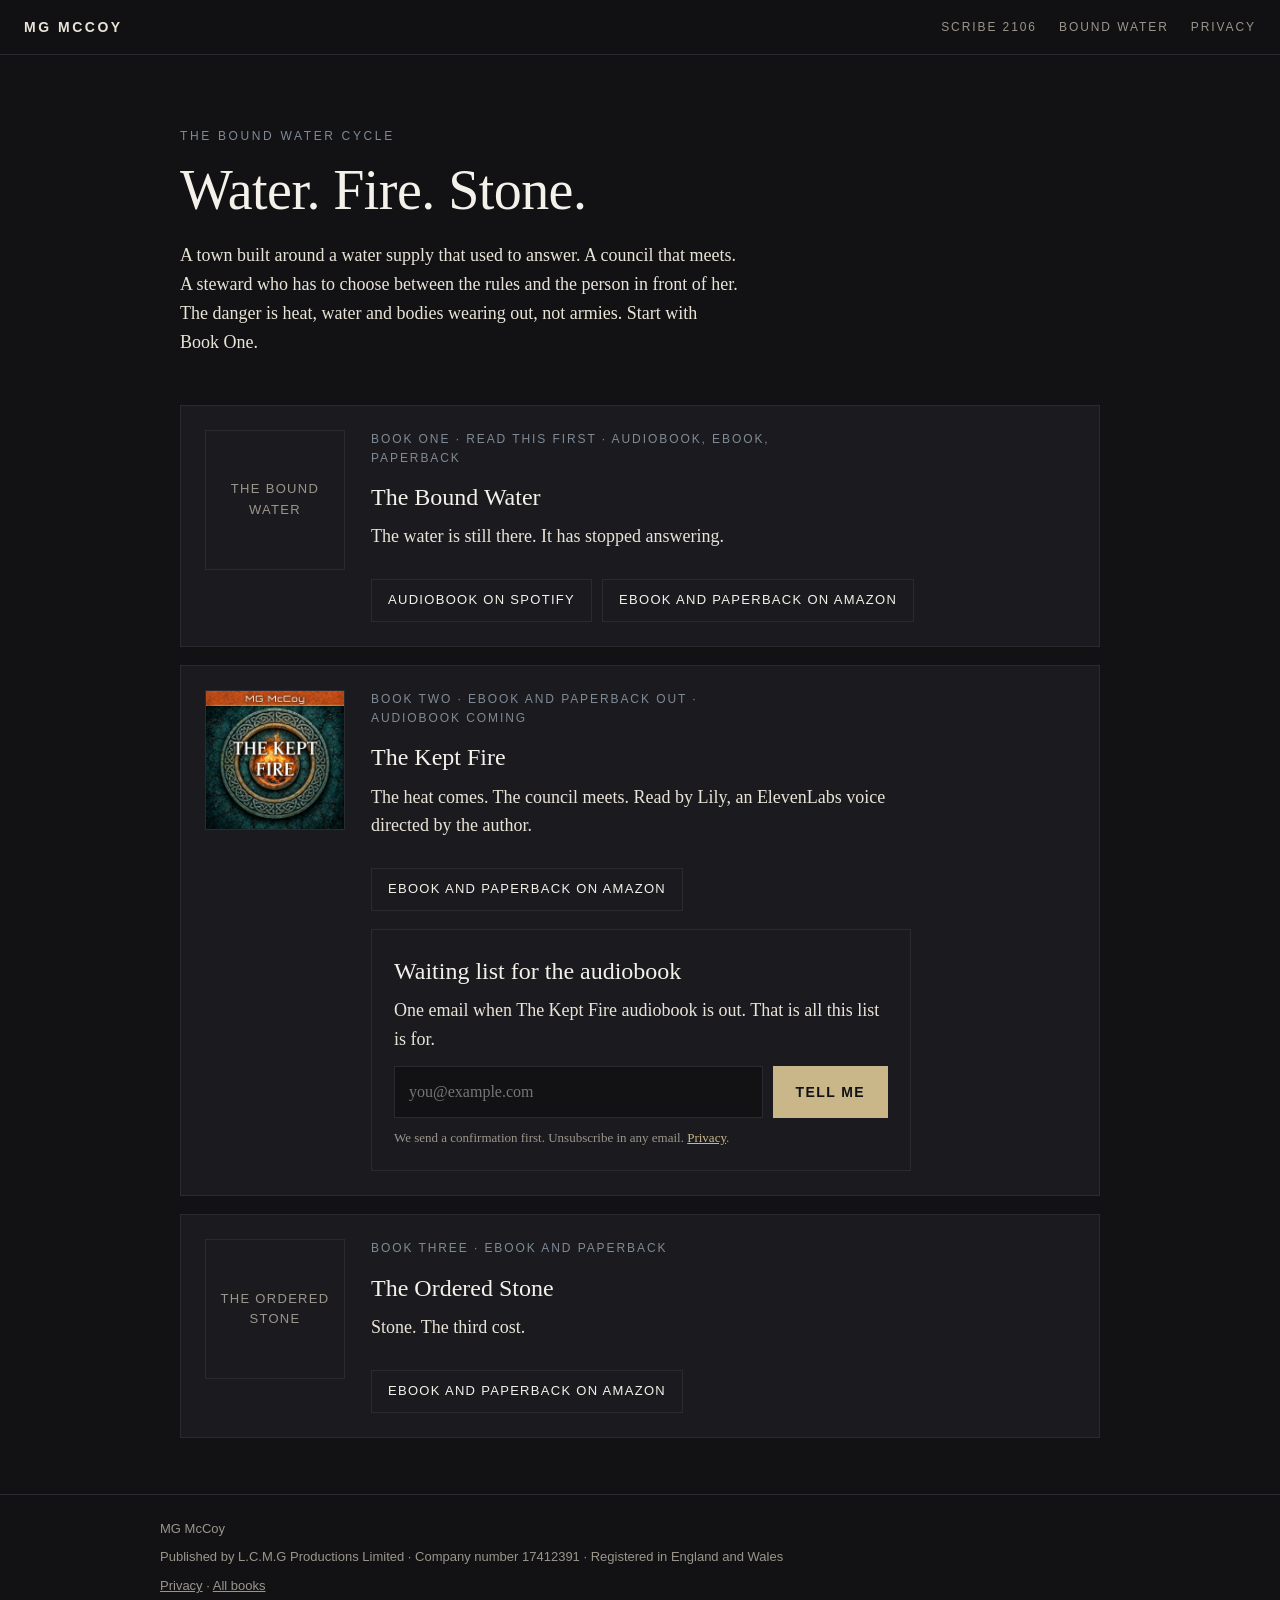
==== bound-water/index.html @ 9f309340 "Author site skeleton: home, Scribe 2106 landing page, Bound Water series page, privacy Static, no sc" ====
<!DOCTYPE html>
<html lang="en">
<head>
  <meta charset="utf-8" />
  <meta name="viewport" content="width=device-width, initial-scale=1" />
  <title>The Bound Water Cycle</title>
  <meta name="description" content="The Bound Water Cycle by MG McCoy: The Bound Water, The Kept Fire, The Ordered Stone. Reading order and where to listen." />
  <meta name="theme-color" content="#121214" />
  <meta property="og:type" content="website" />
  <meta property="og:site_name" content="MG McCoy" />
  <meta property="og:title" content="The Bound Water Cycle" />
  <meta property="og:description" content="Water. Fire. Stone. Start with Book One." />
  <link rel="canonical" href="https://AUTHOR_DOMAIN/bound-water/" />
  <link rel="stylesheet" href="../styles.css" />
</head>
<body>
  <header class="nav">
    <a class="wordmark" href="/">MG McCoy</a>
    <nav>
      <a href="/scribe-2106/">Scribe 2106</a>
      <a href="/bound-water/">Bound Water</a>
      <a href="/privacy/">Privacy</a>
    </nav>
  </header>

  <main>
    <section class="hero">
      <p class="kicker">The Bound Water Cycle</p>
      <h1>Water. Fire. Stone.</h1>
      <p style="margin-top:22px">
        A town built around a water supply that used to answer. A council that meets. A steward who
        has to choose between the rules and the person in front of her. The danger is heat, water and
        bodies wearing out, not armies. Start with Book One.
      </p>
    </section>

    <section class="books">
      <article class="book" id="bound-water">
        <div class="no-cover" aria-hidden="true">The Bound Water</div>
        <div>
          <p class="status">Book One &middot; read this first &middot; audiobook, ebook, paperback</p>
          <h3>The Bound Water</h3>
          <p>The water is still there. It has stopped answering.</p>
          <div class="stores" style="border:0;padding:14px 0 0">
            <div class="row">
              <a class="store" href="https://open.spotify.com/show/6Ut6OCbYDz9IxCU5sN03BX" rel="noopener">Audiobook on Spotify</a>
              <a class="store" href="https://www.amazon.com/dp/B0GMD4NDMB" rel="noopener">Ebook and paperback on Amazon</a>
            </div>
          </div>
        </div>
      </article>

      <article class="book" id="kept-fire">
        <img src="../assets/kept-fire-cover-600.jpg" alt="The Kept Fire cover, draft" width="140" height="140" />
        <div>
          <p class="status">Book Two &middot; ebook and paperback out &middot; audiobook coming</p>
          <h3>The Kept Fire</h3>
          <p>The heat comes. The council meets. Read by Lily, an ElevenLabs voice directed by the author.</p>
          <div class="stores" style="border:0;padding:14px 0 0">
            <div class="row">
              <a class="store" href="https://www.amazon.com/dp/B0GMKG299R" rel="noopener">Ebook and paperback on Amazon</a>
            </div>
          </div>
          <div class="signup" style="margin-top:18px">
            <h3>Waiting list for the audiobook</h3>
            <!-- EmailOctopus plain HTML form, "MG McCoy readers" list, tag kept-fire-waitlist. Owner pastes action URL. -->
            <form method="post" action="EMAILOCTOPUS_READERS_FORM_ACTION_URL">
              <label for="kf-email">One email when The Kept Fire audiobook is out. That is all this list is for.</label>
              <div class="row">
                <input id="kf-email" type="email" name="field_0" required autocomplete="email" placeholder="you@example.com" />
                <button type="submit">Tell me</button>
              </div>
              <p class="fine">We send a confirmation first. Unsubscribe in any email. <a href="/privacy/">Privacy</a>.</p>
            </form>
          </div>
        </div>
      </article>

      <article class="book" id="ordered-stone">
        <div class="no-cover" aria-hidden="true">The Ordered Stone</div>
        <div>
          <p class="status">Book Three &middot; ebook and paperback</p>
          <h3>The Ordered Stone</h3>
          <p>Stone. The third cost.</p>
          <div class="stores" style="border:0;padding:14px 0 0">
            <div class="row">
              <a class="store" href="https://www.amazon.com/dp/B0GRJN2Z39" rel="noopener">Ebook and paperback on Amazon</a>
            </div>
          </div>
        </div>
      </article>
    </section>
  </main>

  <footer>
    <div class="inner">
      <span>MG McCoy</span>
      <span>Published by L.C.M.G Productions Limited &middot; Company number 17412391 &middot; Registered in England and Wales</span>
      <span><a href="/privacy/">Privacy</a> &middot; <a href="/">All books</a></span>
    </div>
  </footer>
</body>
</html>
---- styles.css ----
/* MG McCoy author site. No external requests: system fonts, no scripts, no analytics. */
:root {
  --ground: #121214;
  --panel: #1b1b1f;
  --line: #2a2a30;
  --bone: #e9e4d8;
  --ink: #f4f1ea;
  --dim: #9b968c;
  --cold: #7f8a96;
  --accent: #c9b78a;
  --max: 960px;
}
* { box-sizing: border-box; margin: 0; padding: 0; }
html { scroll-behavior: smooth; }
body {
  background: var(--ground);
  color: var(--ink);
  font-family: Georgia, "Iowan Old Style", "Palatino Linotype", "Book Antiqua", serif;
  font-size: 18px;
  line-height: 1.6;
}
a { color: var(--accent); }
.nav {
  position: sticky; top: 0; z-index: 10;
  display: flex; align-items: center; justify-content: space-between;
  padding: 16px 24px;
  background: rgba(18, 18, 20, 0.94);
  border-bottom: 1px solid var(--line);
}
.wordmark {
  font-family: "Helvetica Neue", Arial, system-ui, sans-serif;
  font-weight: 700; letter-spacing: 0.18em; text-transform: uppercase;
  font-size: 14px; color: var(--bone); text-decoration: none;
}
.nav nav { display: flex; gap: 22px; }
.nav nav a {
  font-family: "Helvetica Neue", Arial, system-ui, sans-serif;
  color: var(--dim); text-decoration: none; font-size: 12px;
  letter-spacing: 0.16em; text-transform: uppercase;
}
.nav nav a:hover { color: var(--ink); }

main { max-width: var(--max); margin: 0 auto; padding: 0 20px; }
.kicker {
  font-family: "Helvetica Neue", Arial, system-ui, sans-serif;
  color: var(--cold); letter-spacing: 0.22em; text-transform: uppercase;
  font-size: 12px; margin-bottom: 14px;
}
h1 { font-size: clamp(34px, 6vw, 56px); line-height: 1.05; font-weight: 400; letter-spacing: -0.01em; }
h2 { font-size: clamp(26px, 4vw, 36px); line-height: 1.1; font-weight: 400; margin-bottom: 14px; }
p { max-width: 62ch; color: var(--bone); }
p + p { margin-top: 14px; }
.muted { color: var(--dim); }
.small { font-size: 15px; }

.hero { padding: 72px 0 48px; }
.hero .line { margin-top: 18px; font-size: 20px; color: var(--dim); }

/* Landing page layout */
.landing { display: grid; grid-template-columns: 1fr 320px; gap: 44px; align-items: start; padding: 56px 0 40px; }
.landing .cover { width: 100%; height: auto; border: 1px solid var(--line); display: block; }
.landing h1 { margin-bottom: 18px; }
.disclosure {
  margin-top: 22px; padding: 14px 16px; border-left: 3px solid var(--cold);
  background: var(--panel); font-size: 15px; color: var(--bone);
}

/* Forms: plain HTML POST to EmailOctopus. No script, no cookie. */
.signup { margin-top: 28px; padding: 22px; background: var(--panel); border: 1px solid var(--line); max-width: 60ch; }
.signup h3 { font-size: 22px; font-weight: 400; margin-bottom: 8px; }
.signup label { display: block; color: var(--bone); margin-bottom: 12px; }
.signup .row { display: flex; gap: 10px; flex-wrap: wrap; }
.signup input[type="email"] {
  flex: 1 1 240px; min-width: 0; padding: 12px 14px; font: inherit; font-size: 16px;
  background: var(--ground); color: var(--ink); border: 1px solid var(--line);
}
.signup input[type="email"]:focus { outline: 2px solid var(--accent); outline-offset: 1px; }
.signup button {
  font-family: "Helvetica Neue", Arial, system-ui, sans-serif;
  font-size: 14px; letter-spacing: 0.1em; text-transform: uppercase; font-weight: 700;
  padding: 12px 22px; background: var(--accent); color: var(--ground);
  border: 1px solid var(--accent); cursor: pointer;
}
.signup button:hover { background: var(--ink); border-color: var(--ink); }
.signup .fine { margin-top: 10px; font-size: 13px; color: var(--dim); max-width: none; }

/* Store buttons live below the fold on purpose. */
.stores { padding: 36px 0 56px; border-top: 1px solid var(--line); }
.stores .row { display: flex; gap: 10px; flex-wrap: wrap; margin-top: 14px; }
.store {
  font-family: "Helvetica Neue", Arial, system-ui, sans-serif;
  font-size: 13px; letter-spacing: 0.1em; text-transform: uppercase;
  text-decoration: none; color: var(--ink); padding: 10px 16px;
  border: 1px solid var(--line); background: var(--panel);
}
.store:hover { border-color: var(--accent); }

/* Book cards on the home and series pages */
.books { display: grid; gap: 18px; padding: 0 0 56px; }
.book {
  display: grid; grid-template-columns: 140px 1fr; gap: 26px; align-items: start;
  background: var(--panel); border: 1px solid var(--line); padding: 24px;
}
.book img, .book .no-cover { width: 140px; height: 140px; object-fit: cover; border: 1px solid var(--line); }
.book .no-cover {
  display: grid; place-items: center; color: var(--dim); font-size: 13px; text-align: center;
  font-family: "Helvetica Neue", Arial, system-ui, sans-serif; letter-spacing: 0.1em; text-transform: uppercase;
}
.book h3 { font-size: 24px; font-weight: 400; margin-bottom: 6px; }
.book .status {
  font-family: "Helvetica Neue", Arial, system-ui, sans-serif;
  font-size: 12px; letter-spacing: 0.16em; text-transform: uppercase; color: var(--cold); margin-bottom: 10px;
}
.book .more { margin-top: 12px; }

.quote { padding: 40px 0; border-top: 1px solid var(--line); }
.quote blockquote { font-size: clamp(22px, 3vw, 30px); line-height: 1.3; max-width: 30ch; color: var(--ink); }
.quote cite { display: block; margin-top: 12px; font-style: normal; color: var(--dim); font-size: 15px; }

.legal-text { padding: 48px 0 64px; }
.legal-text h2 { margin-top: 28px; font-size: 24px; }

footer {
  border-top: 1px solid var(--line); padding: 24px 20px 40px;
  font-family: "Helvetica Neue", Arial, system-ui, sans-serif;
  color: var(--dim); font-size: 13px;
}
footer .inner { max-width: var(--max); margin: 0 auto; display: grid; gap: 8px; }
footer a { color: var(--dim); }

.wordmark, .nav nav a { white-space: nowrap; }

@media (max-width: 760px) {
  .landing { grid-template-columns: 1fr; }
  .landing .cover { max-width: 320px; }
  .book { grid-template-columns: 1fr; }
  .nav { padding: 14px 16px; }
  .nav nav { gap: 12px; }
  .nav nav a { font-size: 11px; letter-spacing: 0.1em; }
  main { padding: 0 16px; }
}
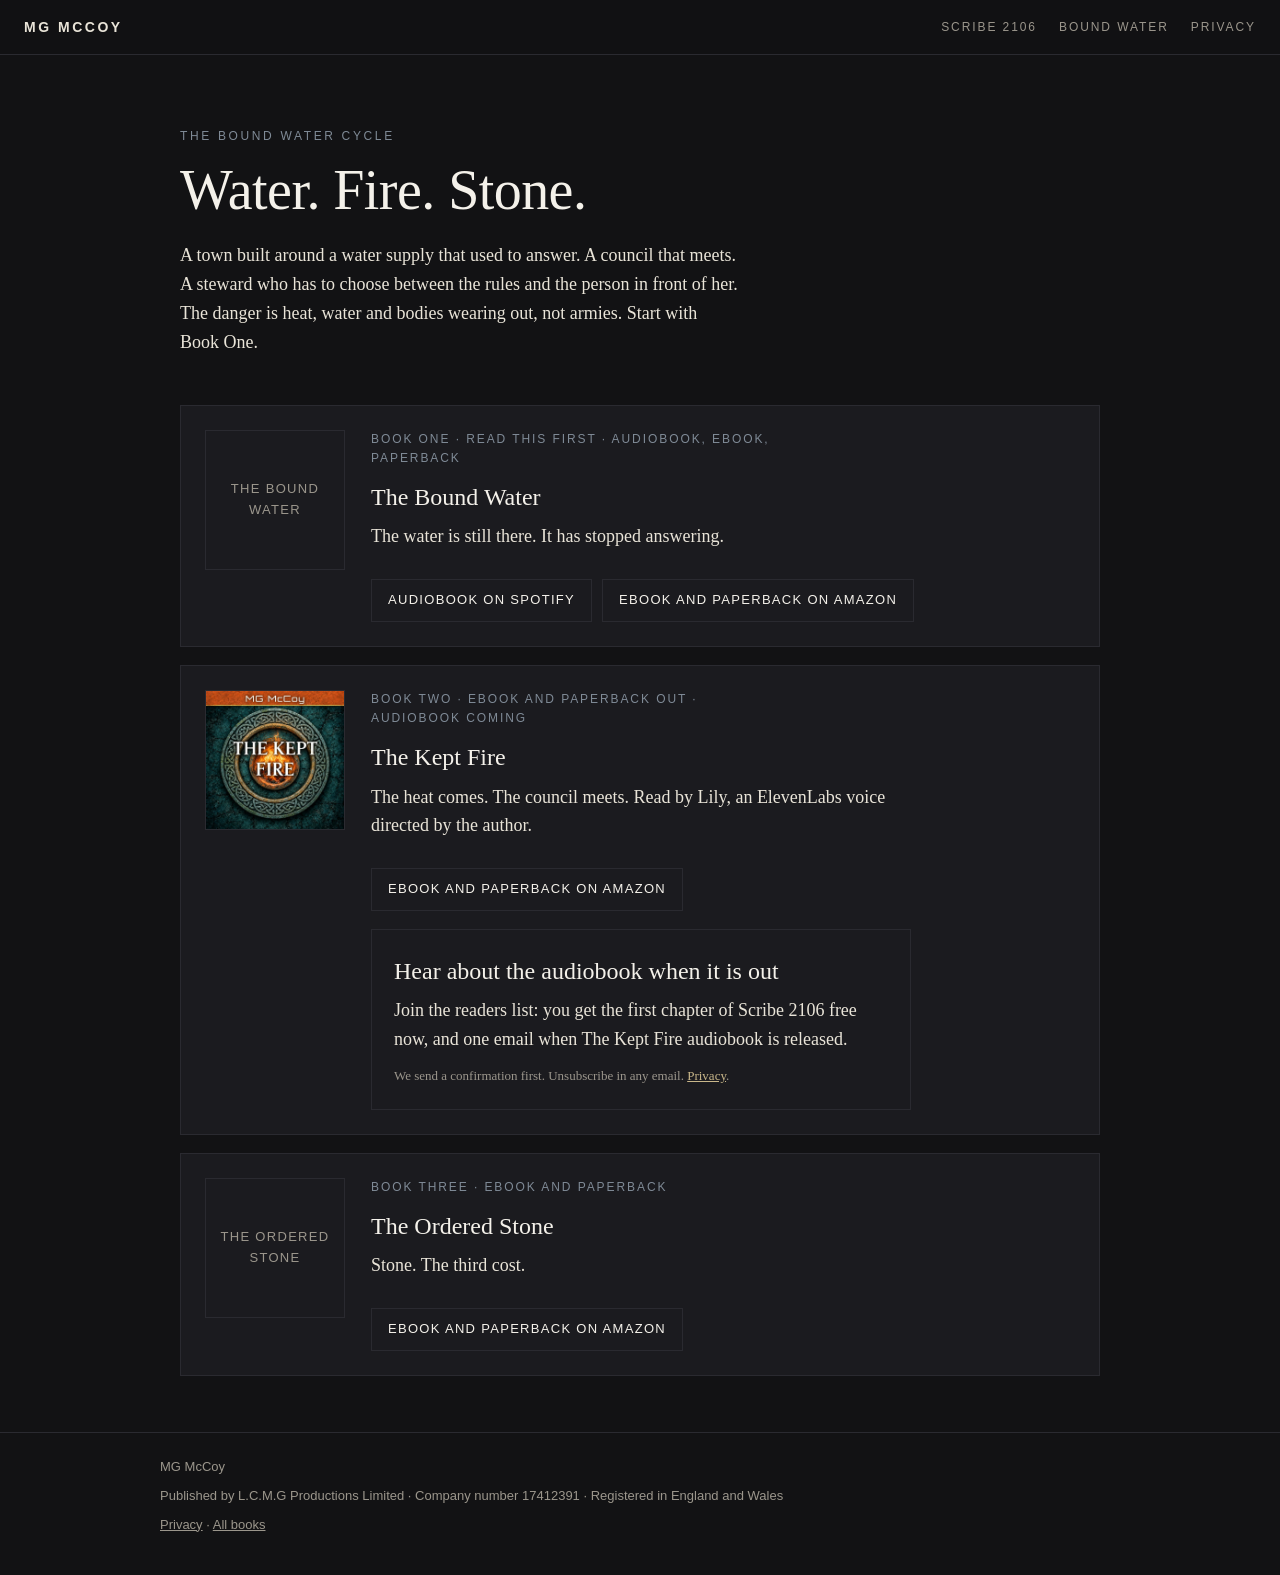
==== commit 5d9d9ac5: "Plan B capture: one EmailOctopus form embedded on home, Scribe and Kept Fire card; privacy wording f" ====
--- a/bound-water/index.html
+++ b/bound-water/index.html
@@ -62,16 +62,12 @@
             </div>
           </div>
           <div class="signup" style="margin-top:18px">
-            <h3>Waiting list for the audiobook</h3>
-            <!-- EmailOctopus plain HTML form, "MG McCoy readers" list, tag kept-fire-waitlist. Owner pastes action URL. -->
-            <form method="post" action="EMAILOCTOPUS_READERS_FORM_ACTION_URL">
-              <label for="kf-email">One email when The Kept Fire audiobook is out. That is all this list is for.</label>
-              <div class="row">
-                <input id="kf-email" type="email" name="field_0" required autocomplete="email" placeholder="you@example.com" />
-                <button type="submit">Tell me</button>
-              </div>
-              <p class="fine">We send a confirmation first. Unsubscribe in any email. <a href="/privacy/">Privacy</a>.</p>
-            </form>
+            <h3>Hear about the audiobook when it is out</h3>
+            <p class="lead">Join the readers list: you get the first chapter of Scribe 2106 free now, and one email when The Kept Fire audiobook is released.</p>
+            <!-- EmailOctopus form "MG McCoy: free chapter and new releases". The script sets no cookies or storage. -->
+            <script async src="https://eomail5.com/form/f71cac38-cb0c-11f1-92c1-29ba55965d88.js" data-form="f71cac38-cb0c-11f1-92c1-29ba55965d88"></script>
+            <noscript><p class="fine">The sign-up form needs JavaScript. Email <a href="mailto:hello@lcmgproductions.com">hello@lcmgproductions.com</a> instead.</p></noscript>
+            <p class="fine">We send a confirmation first. Unsubscribe in any email. <a href="/privacy/">Privacy</a>.</p>
           </div>
         </div>
       </article>
--- a/styles.css
+++ b/styles.css
@@ -68,7 +68,7 @@
 /* Forms: plain HTML POST to EmailOctopus. No script, no cookie. */
 .signup { margin-top: 28px; padding: 22px; background: var(--panel); border: 1px solid var(--line); max-width: 60ch; }
 .signup h3 { font-size: 22px; font-weight: 400; margin-bottom: 8px; }
-.signup label { display: block; color: var(--bone); margin-bottom: 12px; }
+.signup label, .signup .lead { display: block; color: var(--bone); margin-bottom: 12px; max-width: none; }
 .signup .row { display: flex; gap: 10px; flex-wrap: wrap; }
 .signup input[type="email"] {
   flex: 1 1 240px; min-width: 0; padding: 12px 14px; font: inherit; font-size: 16px;
@@ -113,6 +113,10 @@
 }
 .book .more { margin-top: 12px; }
 
+.trailer { padding: 40px 0; border-top: 1px solid var(--line); }
+.trailer video { display: block; width: 100%; max-width: 960px; height: auto; background: #000; border: 1px solid var(--line); margin-top: 8px; }
+.trailer .small { margin-top: 10px; }
+
 .quote { padding: 40px 0; border-top: 1px solid var(--line); }
 .quote blockquote { font-size: clamp(22px, 3vw, 30px); line-height: 1.3; max-width: 30ch; color: var(--ink); }
 .quote cite { display: block; margin-top: 12px; font-style: normal; color: var(--dim); font-size: 15px; }
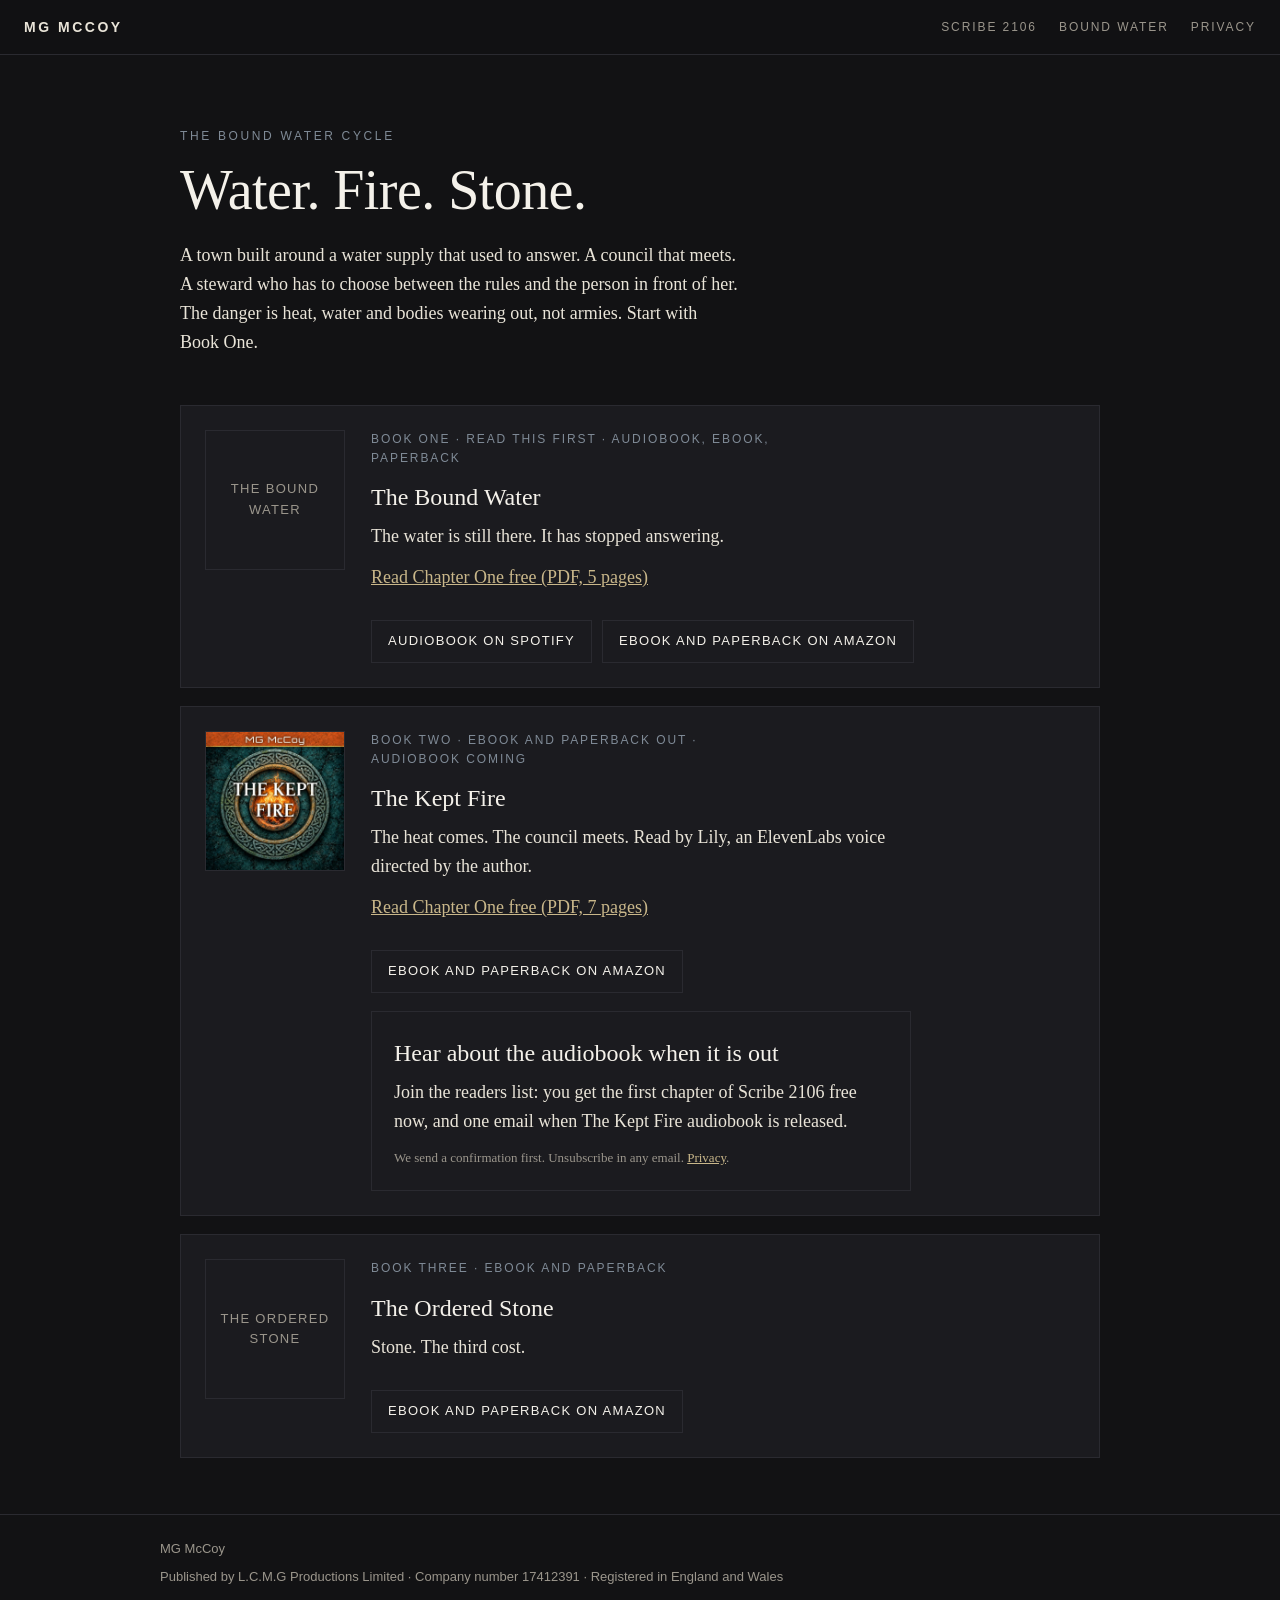
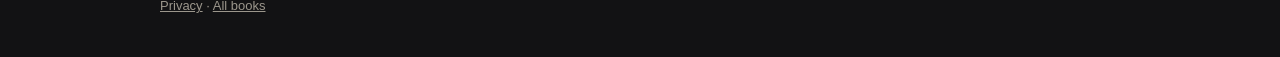
==== commit 5cc6834a: "Bound Water page: open Chapter One PDFs for The Bound Water and The Kept Fire, with title and copyri" ====
--- a/bound-water/index.html
+++ b/bound-water/index.html
@@ -41,6 +41,7 @@
           <p class="status">Book One &middot; read this first &middot; audiobook, ebook, paperback</p>
           <h3>The Bound Water</h3>
           <p>The water is still there. It has stopped answering.</p>
+          <p class="more"><a href="../assets/the-bound-water-chapter-one.pdf">Read Chapter One free (PDF, 5 pages)</a></p>
           <div class="stores" style="border:0;padding:14px 0 0">
             <div class="row">
               <a class="store" href="https://open.spotify.com/show/6Ut6OCbYDz9IxCU5sN03BX" rel="noopener">Audiobook on Spotify</a>
@@ -56,6 +57,7 @@
           <p class="status">Book Two &middot; ebook and paperback out &middot; audiobook coming</p>
           <h3>The Kept Fire</h3>
           <p>The heat comes. The council meets. Read by Lily, an ElevenLabs voice directed by the author.</p>
+          <p class="more"><a href="../assets/the-kept-fire-chapter-one.pdf">Read Chapter One free (PDF, 7 pages)</a></p>
           <div class="stores" style="border:0;padding:14px 0 0">
             <div class="row">
               <a class="store" href="https://www.amazon.com/dp/B0GMKG299R" rel="noopener">Ebook and paperback on Amazon</a>
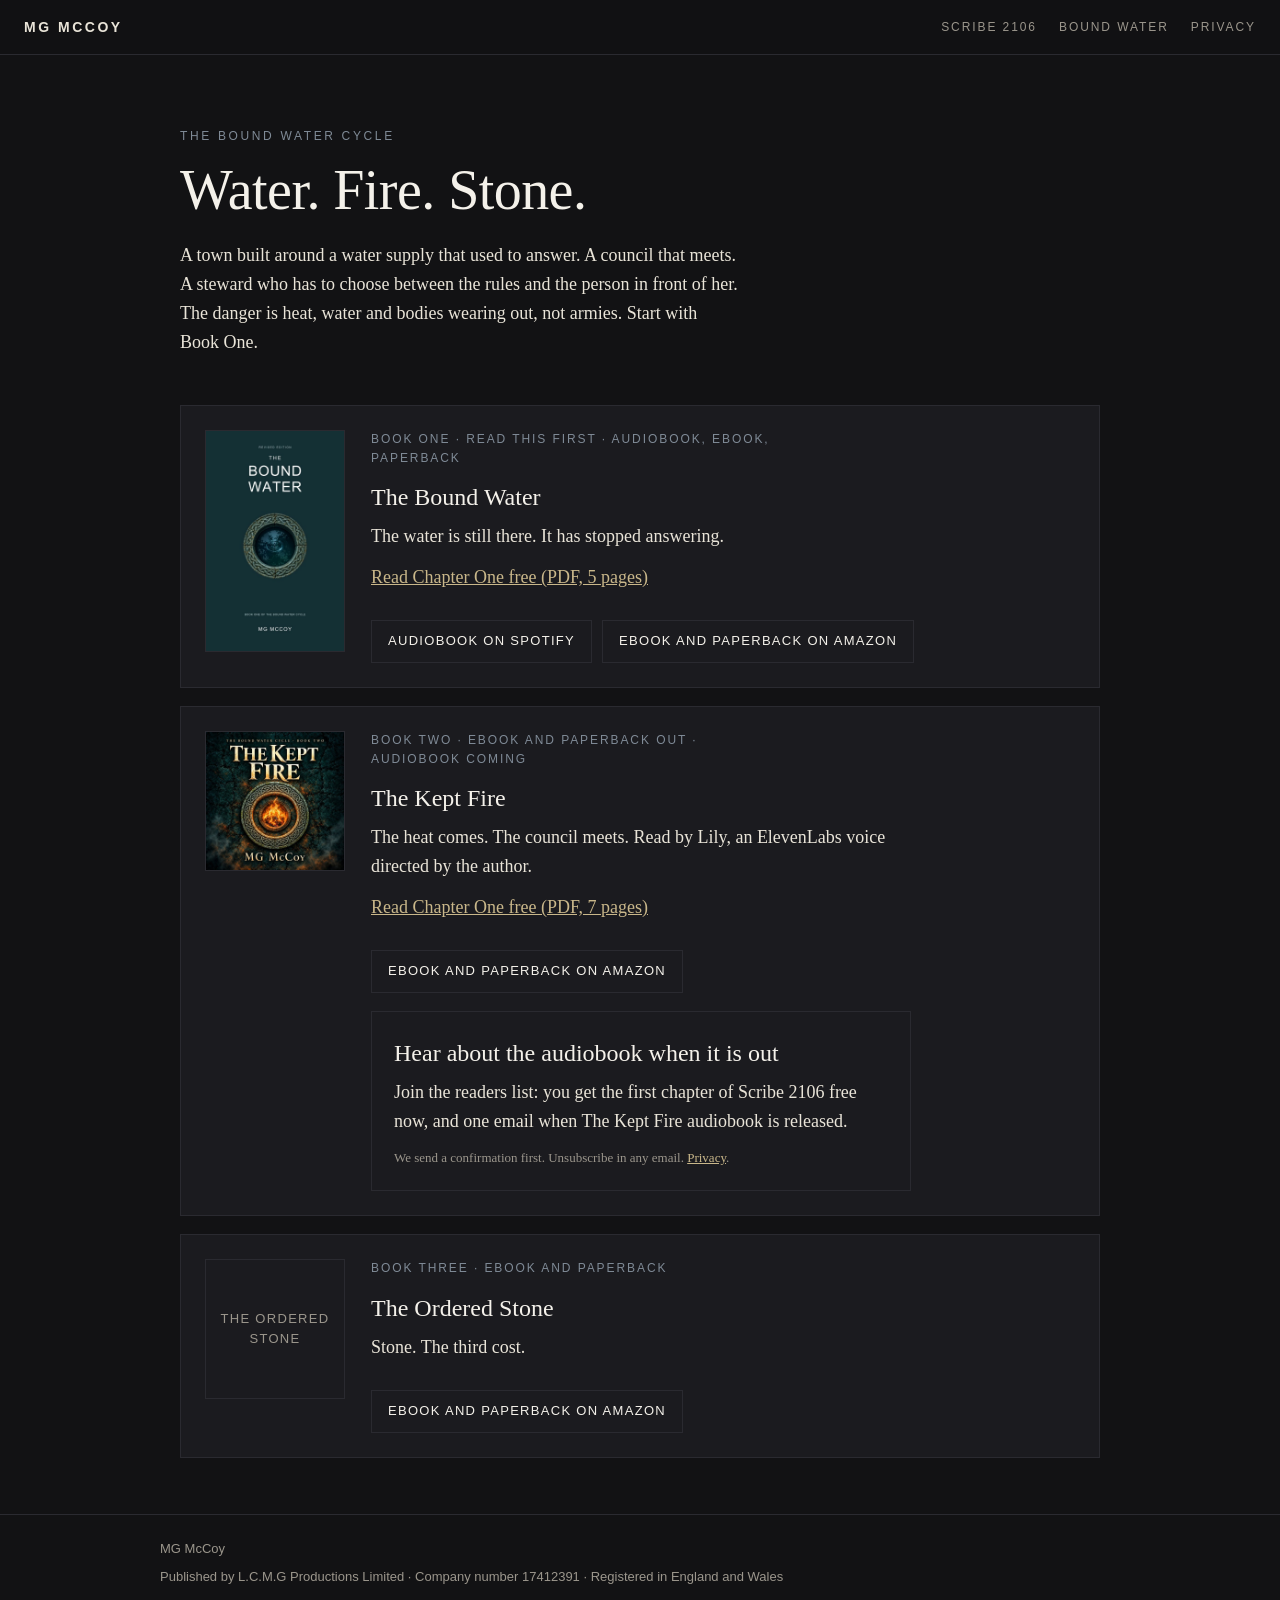
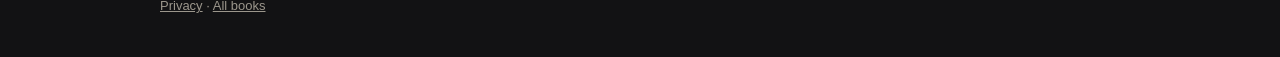
==== commit 214d9339: "Covers: The Bound Water revised-edition cover and the final Kept Fire audiobook cover Co-Authored-By" ====
--- a/bound-water/index.html
+++ b/bound-water/index.html
@@ -10,7 +10,7 @@
   <meta property="og:site_name" content="MG McCoy" />
   <meta property="og:title" content="The Bound Water Cycle" />
   <meta property="og:description" content="Water. Fire. Stone. Start with Book One." />
-  <link rel="canonical" href="https://AUTHOR_DOMAIN/bound-water/" />
+  <link rel="canonical" href="https://mgmccoy.co.uk/bound-water/" />
   <link rel="stylesheet" href="../styles.css" />
 </head>
 <body>
@@ -36,7 +36,7 @@
 
     <section class="books">
       <article class="book" id="bound-water">
-        <div class="no-cover" aria-hidden="true">The Bound Water</div>
+        <img src="../assets/the-bound-water-cover-600.jpg" alt="The Bound Water cover, revised edition" width="140" height="224" />
         <div>
           <p class="status">Book One &middot; read this first &middot; audiobook, ebook, paperback</p>
           <h3>The Bound Water</h3>
@@ -52,7 +52,7 @@
       </article>
 
       <article class="book" id="kept-fire">
-        <img src="../assets/kept-fire-cover-600.jpg" alt="The Kept Fire cover, draft" width="140" height="140" />
+        <img src="../assets/kept-fire-cover-600.jpg" alt="The Kept Fire cover" width="140" height="140" />
         <div>
           <p class="status">Book Two &middot; ebook and paperback out &middot; audiobook coming</p>
           <h3>The Kept Fire</h3>
--- a/styles.css
+++ b/styles.css
@@ -101,7 +101,8 @@
   display: grid; grid-template-columns: 140px 1fr; gap: 26px; align-items: start;
   background: var(--panel); border: 1px solid var(--line); padding: 24px;
 }
-.book img, .book .no-cover { width: 140px; height: 140px; object-fit: cover; border: 1px solid var(--line); }
+.book img { width: 140px; height: auto; display: block; border: 1px solid var(--line); }
+.book .no-cover { width: 140px; height: 140px; border: 1px solid var(--line); }
 .book .no-cover {
   display: grid; place-items: center; color: var(--dim); font-size: 13px; text-align: center;
   font-family: "Helvetica Neue", Arial, system-ui, sans-serif; letter-spacing: 0.1em; text-transform: uppercase;
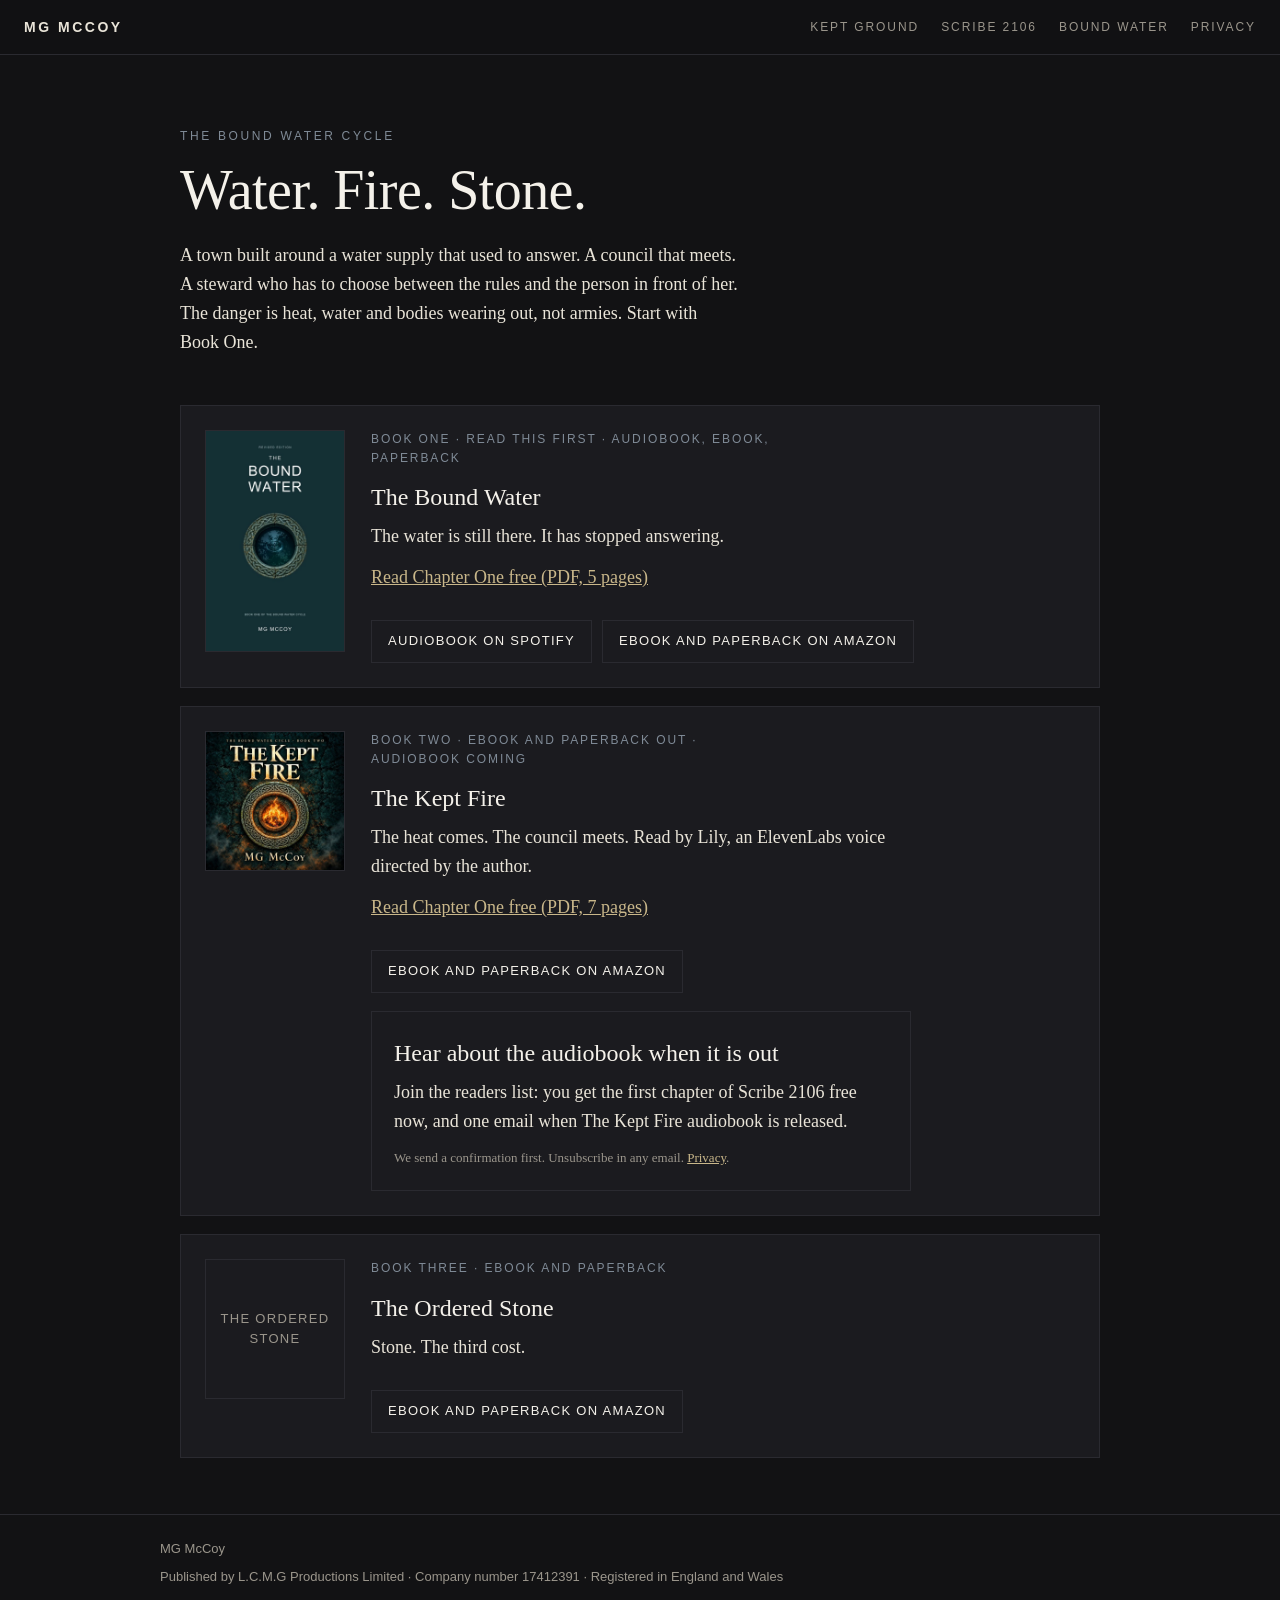
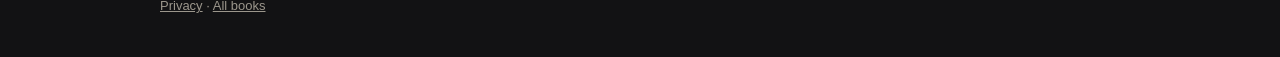
==== commit 15d4f006: "Kept Ground: landing page, home card, nav link, README notes - /kept-ground/: headline from the KDP " ====
--- a/bound-water/index.html
+++ b/bound-water/index.html
@@ -17,6 +17,7 @@
   <header class="nav">
     <a class="wordmark" href="/">MG McCoy</a>
     <nav>
+      <a href="/kept-ground/">Kept Ground</a>
       <a href="/scribe-2106/">Scribe 2106</a>
       <a href="/bound-water/">Bound Water</a>
       <a href="/privacy/">Privacy</a>
--- a/styles.css
+++ b/styles.css
@@ -117,6 +117,7 @@
 .trailer { padding: 40px 0; border-top: 1px solid var(--line); }
 .trailer video { display: block; width: 100%; max-width: 960px; height: auto; background: #000; border: 1px solid var(--line); margin-top: 8px; }
 .trailer .small { margin-top: 10px; }
+.trailer audio { display: block; width: 100%; max-width: 640px; margin-top: 14px; }
 
 .quote { padding: 40px 0; border-top: 1px solid var(--line); }
 .quote blockquote { font-size: clamp(22px, 3vw, 30px); line-height: 1.3; max-width: 30ch; color: var(--ink); }
@@ -140,7 +141,7 @@
   .landing .cover { max-width: 320px; }
   .book { grid-template-columns: 1fr; }
   .nav { padding: 14px 16px; }
-  .nav nav { gap: 12px; }
+  .nav nav { gap: 6px 12px; flex-wrap: wrap; justify-content: flex-end; }
   .nav nav a { font-size: 11px; letter-spacing: 0.1em; }
   main { padding: 0 16px; }
 }
